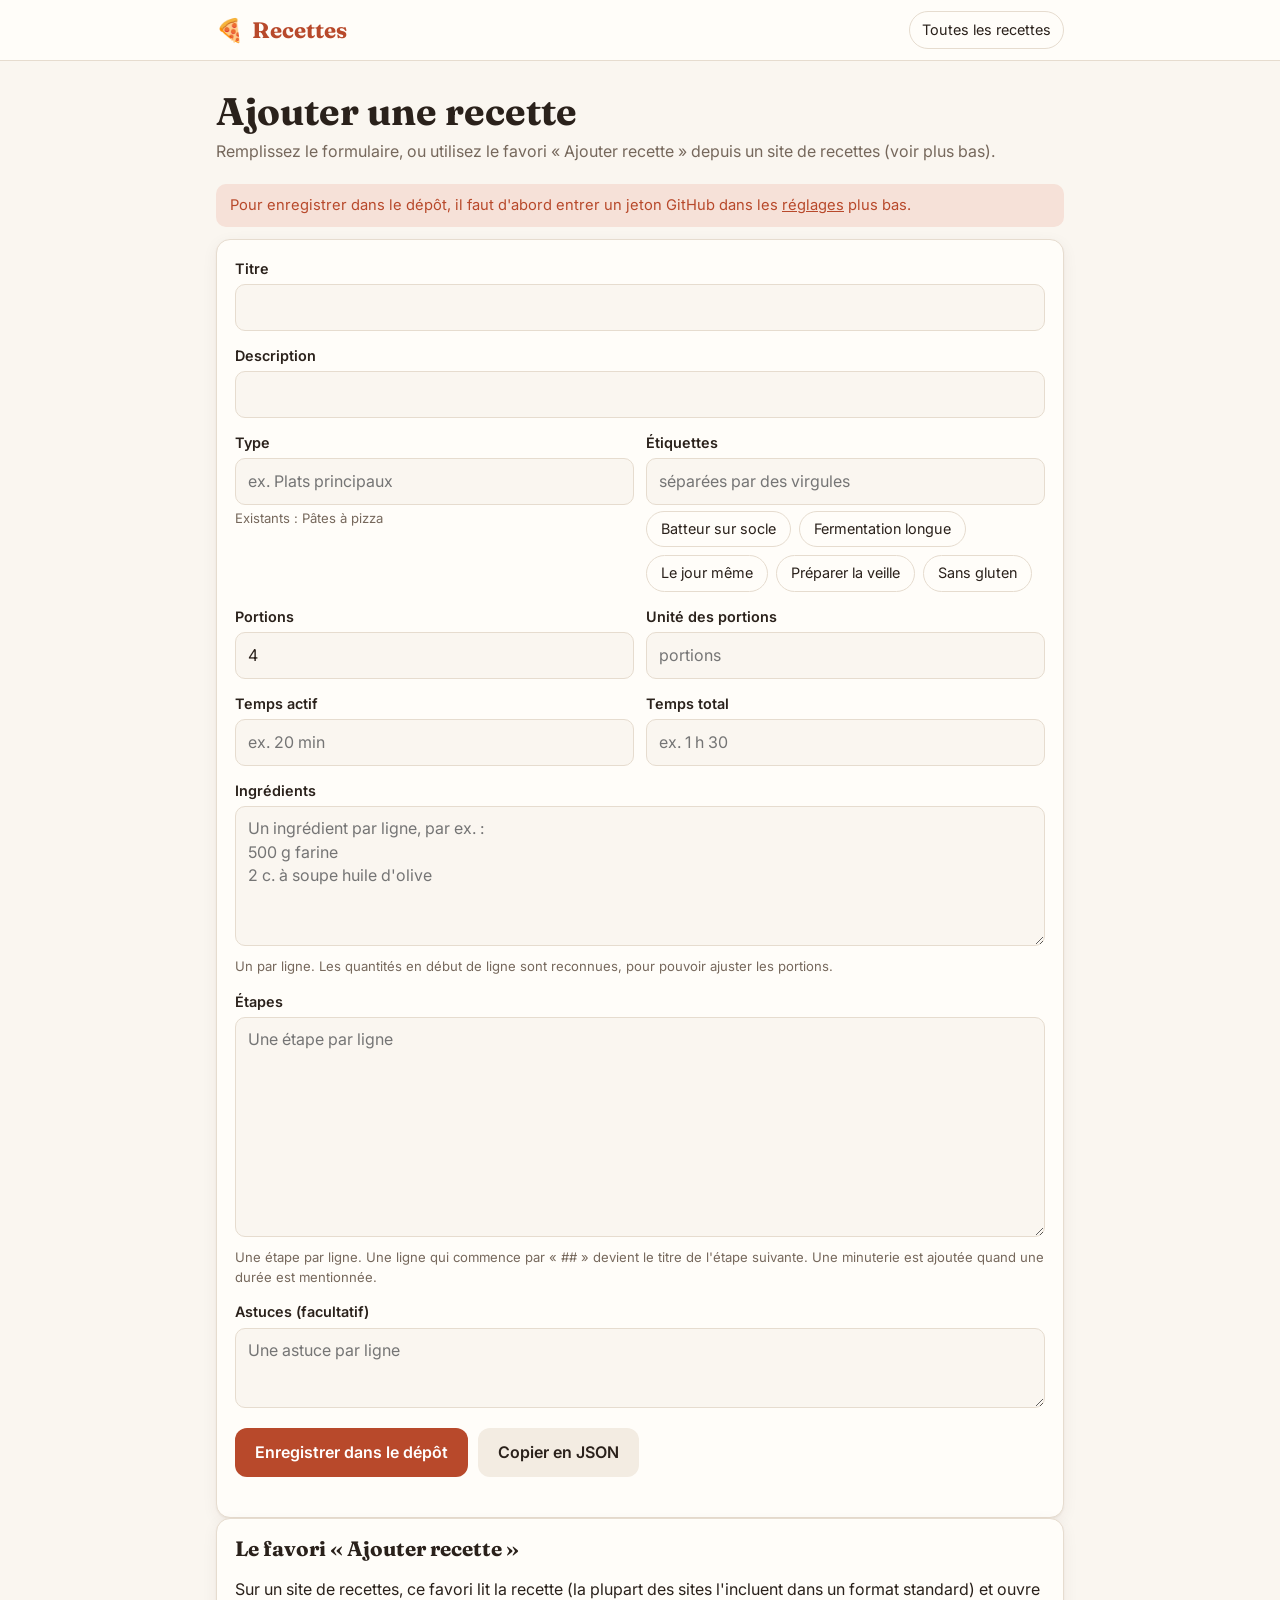
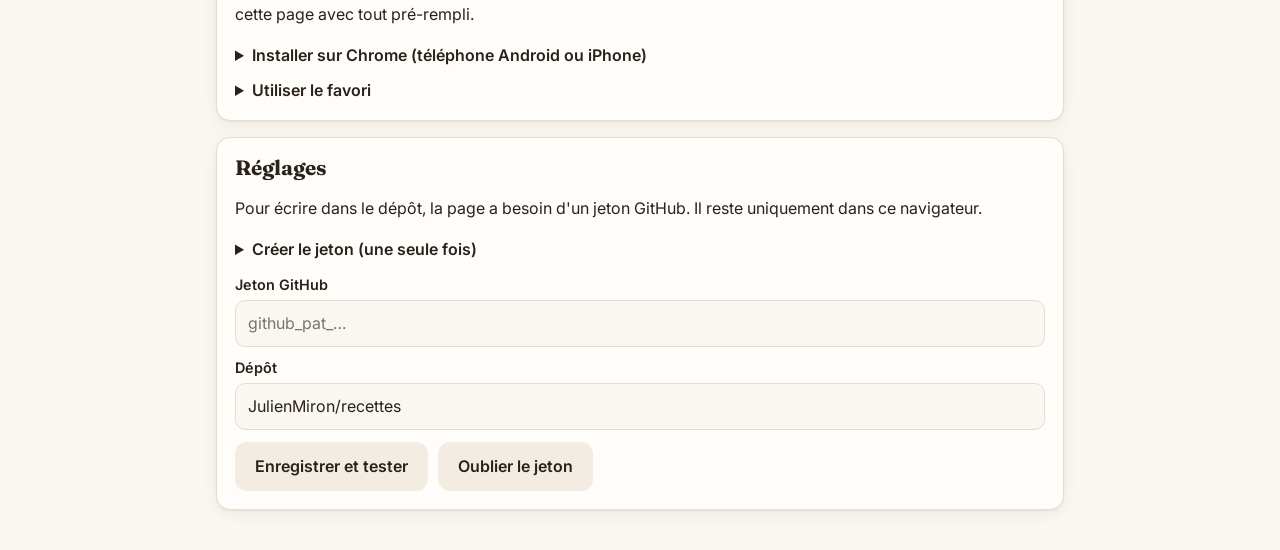
==== ajouter.html @ a68c8214 "Ajout de recettes depuis le téléphone Page ajouter.html et favori « Ajouter recette » : extraction d" ====
<!doctype html>
<html lang="fr-CA">
<head>
<meta charset="utf-8">
<meta name="viewport" content="width=device-width, initial-scale=1">
<title>Ajouter une recette · Recettes</title>
<link rel="icon" href="data:image/svg+xml,<svg xmlns='http://www.w3.org/2000/svg' viewBox='0 0 100 100'><text y='.9em' font-size='90'>🍕</text></svg>">
<link rel="preconnect" href="https://fonts.googleapis.com">
<link rel="preconnect" href="https://fonts.gstatic.com" crossorigin>
<link href="https://fonts.googleapis.com/css2?family=Fraunces:opsz,wght@9..144,500;9..144,700&family=Inter:wght@400;500;600&display=swap" rel="stylesheet">
<link rel="stylesheet" href="style.css">
<style>
.form{display:grid;gap:14px;padding-bottom:40px}
.field label{display:block;font-weight:600;font-size:.9rem;margin-bottom:4px}
.field small{display:block;color:var(--muted);font-size:.82rem;margin-top:3px}
.field input,.field textarea,.field select{width:100%;border:1px solid var(--line);border-radius:10px;background:var(--bg);color:var(--ink);padding:10px 12px;font:inherit}
.field textarea{min-height:140px;resize:vertical;line-height:1.45}
.row{display:grid;grid-template-columns:1fr 1fr;gap:12px}
@media (max-width:520px){.row{grid-template-columns:1fr}}
.btn{border:0;border-radius:12px;background:var(--accent);color:var(--accent-ink);font-weight:600;padding:12px 20px;font-size:1rem}
.btn:disabled{opacity:.6}
.btn.ghost{background:var(--surface-2);color:var(--ink)}
.actions{display:flex;flex-wrap:wrap;gap:10px;align-items:center}
.msg{padding:10px 14px;border-radius:10px;font-size:.92rem}
.msg.err{background:var(--accent-soft);color:var(--accent)}
.msg.ok{background:color-mix(in srgb,var(--ok) 18%,transparent);color:var(--ok)}
.src{font-size:.85rem;color:var(--muted);word-break:break-all}
code.bm{display:block;font:12px/1.4 ui-monospace,monospace;background:var(--surface-2);border-radius:10px;padding:10px;max-height:90px;overflow:auto;word-break:break-all;margin:8px 0}
ol.howto{padding-left:20px;margin:8px 0}
ol.howto li{margin:6px 0}
.preview li{font-size:.9rem}
details summary{cursor:pointer;font-weight:600}
</style>
</head>
<body>
<header class="top">
  <div class="wrap">
    <a class="brand" href="./#/">🍕 <span>Recettes</span></a>
    <div class="spacer"></div>
    <a class="icon-btn" href="./#/" style="text-decoration:none">Toutes les recettes</a>
  </div>
</header>

<main class="wrap">
  <section class="hero">
    <h1>Ajouter une recette</h1>
    <p id="intro">Remplissez le formulaire, ou utilisez le favori « Ajouter recette » depuis un site de recettes (voir plus bas).</p>
  </section>

  <div id="noToken" class="msg err" hidden style="margin:12px 0">
    Pour enregistrer dans le dépôt, il faut d'abord entrer un jeton GitHub dans les <a href="#reglages">réglages</a> plus bas.
  </div>

  <form class="form panel" id="form" autocomplete="off">
    <p class="src" id="srcLine" hidden></p>
    <div class="field">
      <label for="titre">Titre</label>
      <input id="titre" required>
    </div>
    <div class="field">
      <label for="description">Description</label>
      <input id="description">
    </div>
    <div class="row">
      <div class="field">
        <label for="categorie">Type</label>
        <input id="categorie" list="cats" required placeholder="ex. Plats principaux">
        <datalist id="cats"></datalist>
        <small id="catHint"></small>
      </div>
      <div class="field">
        <label for="etiquettes">Étiquettes</label>
        <input id="etiquettes" placeholder="séparées par des virgules">
        <div class="chips" id="tagChips" style="margin-top:6px"></div>
      </div>
    </div>
    <div class="row">
      <div class="field">
        <label for="portions">Portions</label>
        <input id="portions" type="number" min="1" value="4">
      </div>
      <div class="field">
        <label for="unitePortion">Unité des portions</label>
        <input id="unitePortion" placeholder="portions">
      </div>
    </div>
    <div class="row">
      <div class="field">
        <label for="tempsActif">Temps actif</label>
        <input id="tempsActif" placeholder="ex. 20 min">
      </div>
      <div class="field">
        <label for="tempsTotal">Temps total</label>
        <input id="tempsTotal" placeholder="ex. 1 h 30">
      </div>
    </div>
    <div class="field">
      <label for="ingredients">Ingrédients</label>
      <textarea id="ingredients" placeholder="Un ingrédient par ligne, par ex. :&#10;500 g farine&#10;2 c. à soupe huile d'olive"></textarea>
      <small>Un par ligne. Les quantités en début de ligne sont reconnues, pour pouvoir ajuster les portions.</small>
    </div>
    <div class="field">
      <label for="etapes">Étapes</label>
      <textarea id="etapes" style="min-height:220px" placeholder="Une étape par ligne"></textarea>
      <small>Une étape par ligne. Une ligne qui commence par « ## » devient le titre de l'étape suivante. Une minuterie est ajoutée quand une durée est mentionnée.</small>
    </div>
    <div class="field">
      <label for="astuces">Astuces (facultatif)</label>
      <textarea id="astuces" style="min-height:80px" placeholder="Une astuce par ligne"></textarea>
    </div>
    <div id="formMsg" hidden></div>
    <div class="actions">
      <button class="btn" id="save" type="submit">Enregistrer dans le dépôt</button>
      <button class="btn ghost" id="dl" type="button">Copier en JSON</button>
    </div>
  </form>

  <section class="panel" style="margin-bottom:16px">
    <h2>Le favori « Ajouter recette »</h2>
    <p>Sur un site de recettes, ce favori lit la recette (la plupart des sites l'incluent dans un format standard) et ouvre cette page avec tout pré-rempli.</p>
    <details>
      <summary>Installer sur Chrome (téléphone Android ou iPhone)</summary>
      <ol class="howto">
        <li>Touchez <b>Copier le code</b> ci-dessous.</li>
        <li>Ajoutez cette page-ci aux favoris (menu ⋮ → ☆).</li>
        <li>Ouvrez le menu ⋮ → <b>Favoris</b>, appuyez longuement sur le nouveau favori → <b>Modifier</b>.</li>
        <li>Nom : <b>Ajouter recette</b>. Dans le champ URL, effacez tout et collez le code. Enregistrez.</li>
      </ol>
      <code class="bm" id="bmCode"></code>
      <button class="btn ghost" id="copyBm" type="button">Copier le code</button>
    </details>
    <details style="margin-top:10px">
      <summary>Utiliser le favori</summary>
      <ol class="howto">
        <li>Sur la page d'une recette, touchez la barre d'adresse.</li>
        <li>Tapez <b>Ajouter recette</b> et choisissez le favori (icône ☆) dans les suggestions. Il faut passer par la barre d'adresse : ouvert depuis la liste des favoris, il ne fonctionne pas.</li>
        <li>Vérifiez la recette ici, choisissez le type, puis <b>Enregistrer</b>.</li>
      </ol>
    </details>
  </section>

  <section class="panel" id="reglages" style="margin-bottom:40px">
    <h2>Réglages</h2>
    <p>Pour écrire dans le dépôt, la page a besoin d'un jeton GitHub. Il reste uniquement dans ce navigateur.</p>
    <details>
      <summary>Créer le jeton (une seule fois)</summary>
      <ol class="howto">
        <li>Sur GitHub : <b>Settings → Developer settings → Personal access tokens → Fine-grained tokens → Generate new token</b>.</li>
        <li>Repository access : <b>Only select repositories</b> → <b>recettes</b>.</li>
        <li>Permissions → Repository permissions → <b>Contents : Read and write</b>. Rien d'autre.</li>
        <li>Choisissez une date d'expiration, générez, puis collez le jeton ici.</li>
      </ol>
    </details>
    <div class="field" style="margin-top:12px">
      <label for="token">Jeton GitHub</label>
      <input id="token" type="password" placeholder="github_pat_…">
    </div>
    <div class="field" style="margin-top:10px">
      <label for="repo">Dépôt</label>
      <input id="repo" value="JulienMiron/recettes">
    </div>
    <div class="actions" style="margin-top:12px">
      <button class="btn ghost" id="saveTok" type="button">Enregistrer et tester</button>
      <button class="btn ghost" id="delTok" type="button">Oublier le jeton</button>
    </div>
    <div id="tokMsg" hidden style="margin-top:10px"></div>
  </section>
</main>
<div class="toast" id="toast"></div>

<script src="recettes.js"></script>
<script src="outils.js"></script>
<script>
(() => {
  const $ = s => document.querySelector(s);
  const R = window.RECETTES || [];
  const O = window.OUTILS;
  const store = O.store;

  /* ---------- Code du favori ---------- */
  const BM = "javascript:!function(){function e(r){if(!r||\"object\"!=typeof r)return null;if(function(e){var r=e&&e[\"@type\"];return\"Recipe\"===r||Array.isArray(r)&&r.indexOf(\"Recipe\")>=0}(r))return r;var t=Array.isArray(r)?r:r[\"@graph\"]||r.mainEntity||null;if(t){Array.isArray(t)||(t=[t]);for(var i=0;i<t.length;i++){var n=e(t[i]);if(n)return n}}return null}function r(e){return e?\"string\"==typeof e?e:Array.isArray(e)?e.map(r).join(\", \"):e.text||e.name||\"\":\"\"}for(var t,i=null,n=document.querySelectorAll('script[type=\"application/ld+json\"]'),o=0;o<n.length&&!i;o++)try{i=e(JSON.parse(n[o].textContent))}catch(e){}if(i){var a=i.image;Array.isArray(a)&&(a=a[0]),a&&a.url&&(a=a.url),t={titre:r(i.name),description:r(i.description),ingredients:[].concat(i.recipeIngredient||i.ingredients||[]).map(r),etapes:function e(r,t){if(t=t||[],!r)return t;if(\"string\"==typeof r)return r.split(/\\n+/).forEach(function(e){e.trim()&&t.push(e.trim())}),t;if(Array.isArray(r))return r.forEach(function(r){e(r,t)}),t;if(r.itemListElement)return r.name&&t.push(\"## \"+r.name),e(r.itemListElement,t);var i=r.text||r.name;return i&&t.push(String(i).trim()),t}(i.recipeInstructions),rendement:i.recipeYield||\"\",tempsActif:i.prepTime||\"\",tempsTotal:i.totalTime||i.cookTime||\"\",categorie:r(i.recipeCategory),motsCles:r(i.keywords),image:\"string\"==typeof a?a:\"\",source:location.href}}else{if(!confirm(\"Aucune recette structurée trouvée sur cette page. Ouvrir le formulaire avec le titre et le lien seulement?\"))return;t={titre:document.title,source:location.href,ingredients:[],etapes:[]}}location.href=\"https://julienmiron.github.io/recettes/ajouter.html#r=\"+encodeURIComponent(JSON.stringify(t))}();";
  $("#bmCode").textContent = BM;
  $("#copyBm").onclick = () => O.copy(BM).then(() => O.toast("Code copié"));

  /* ---------- Réglages ---------- */
  const tokIn = $("#token"), repoIn = $("#repo");
  tokIn.value = store.get("recettes:token", "");
  repoIn.value = store.get("recettes:repo", "JulienMiron/recettes");
  const showMsg = (el, ok, txt) => { el.hidden = false; el.className = "msg " + (ok ? "ok" : "err"); el.textContent = txt; };
  const refreshTokNote = () => { $("#noToken").hidden = !!store.get("recettes:token", ""); };
  refreshTokNote();
  $("#saveTok").onclick = async () => {
    store.set("recettes:token", tokIn.value.trim()); store.set("recettes:repo", repoIn.value.trim());
    refreshTokNote();
    try {
      const info = await O.gh("GET", `/repos/${repoIn.value.trim()}`);
      showMsg($("#tokMsg"), !!(info.permissions && info.permissions.push),
        info.permissions && info.permissions.push ? "Jeton valide : écriture permise dans " + info.full_name + "." :
        "Le jeton lit le dépôt mais ne peut pas écrire. Vérifiez la permission Contents : Read and write.");
    } catch (e) { showMsg($("#tokMsg"), false, "Échec : " + e.message); }
  };
  $("#delTok").onclick = () => { store.del("recettes:token"); tokIn.value = ""; refreshTokNote(); showMsg($("#tokMsg"), true, "Jeton oublié."); };

  /* ---------- Types et étiquettes existants ---------- */
  const cats = [...new Set(R.map(r => r.categorie))].sort((a, b) => a.localeCompare(b, "fr"));
  const tags = [...new Set(R.flatMap(r => r.etiquettes || []))].sort((a, b) => a.localeCompare(b, "fr"));
  $("#cats").innerHTML = cats.map(c => `<option value="${O.esc(c)}">`).join("");
  $("#catHint").textContent = cats.length ? "Existants : " + cats.join(", ") : "";
  const tagIn = $("#etiquettes");
  const curTags = () => tagIn.value.split(",").map(s => s.trim()).filter(Boolean);
  const drawChips = () => {
    const cur = curTags();
    $("#tagChips").innerHTML = tags.map(t => `<button type="button" class="chip" data-tag="${O.esc(t)}" aria-pressed="${cur.includes(t)}">${O.esc(t)}</button>`).join("");
  };
  $("#tagChips").onclick = e => {
    const b = e.target.closest("[data-tag]"); if (!b) return;
    let cur = curTags(); const t = b.dataset.tag;
    cur = cur.includes(t) ? cur.filter(x => x !== t) : [...cur, t];
    tagIn.value = cur.join(", "); drawChips();
  };
  tagIn.oninput = drawChips;
  drawChips();

  /* ---------- Pré-remplissage depuis le favori ---------- */
  let source = "", image = "";
  const m = location.hash.match(/^#r=(.+)$/);
  if (m) {
    try {
      const d = JSON.parse(decodeURIComponent(m[1]));
      source = d.source || ""; image = d.image || "";
      $("#titre").value = O.clean(d.titre);
      $("#description").value = O.clean(d.description);
      $("#ingredients").value = (d.ingredients || []).map(O.clean).filter(Boolean).join("\n");
      $("#etapes").value = (d.etapes || []).map(O.clean).filter(Boolean).join("\n");
      const y = O.parseYield(d.rendement);
      if (y.n) $("#portions").value = y.n;
      if (y.unite) $("#unitePortion").value = y.unite;
      $("#tempsActif").value = O.isoDur(d.tempsActif);
      $("#tempsTotal").value = O.isoDur(d.tempsTotal);
      const c = O.clean(d.categorie);
      const match = cats.find(x => O.norm(x) === O.norm(c));
      $("#categorie").value = match || "";
      if (c && !match) $("#catHint").textContent = `Suggéré par le site : « ${c} ». ` + $("#catHint").textContent;
      $("#intro").textContent = "Vérifiez la recette importée, choisissez le type, puis enregistrez.";
      history.replaceState(null, "", location.pathname);
    } catch (e) { showMsg($("#formMsg"), false, "Impossible de lire la recette importée."); }
  }
  if (source) { $("#srcLine").hidden = false; $("#srcLine").innerHTML = `Source : <a href="${O.esc(source)}" target="_blank" rel="noopener">${O.esc(source)}</a>`; }

  /* ---------- Construction de la recette ---------- */
  function build(existing) {
    const titre = $("#titre").value.trim();
    const ids = new Set(existing.map(r => r.id));
    let id = O.slug(titre) || "recette", k = 2, base = id;
    while (ids.has(id)) id = base + "-" + k++;
    const lines = s => s.split(/\n/).map(x => x.trim()).filter(Boolean);
    const etapes = []; let pendingTitle = "";
    for (const l of lines($("#etapes").value)) {
      if (l.startsWith("##")) { pendingTitle = l.replace(/^#+\s*/, ""); continue; }
      const e = { texte: l.replace(/^\d+[.)]\s+/, "") };
      if (pendingTitle) { e.titre = pendingTitle; pendingTitle = ""; }
      const t = O.findDuration(e.texte); if (t) e.minuterie = t;
      etapes.push(e);
    }
    const r = {
      id, titre,
      description: $("#description").value.trim(),
      categorie: $("#categorie").value.trim(),
      etiquettes: curTags(),
      portions: Math.max(1, parseInt($("#portions").value, 10) || 1),
      unitePortion: $("#unitePortion").value.trim() || "portions",
      tempsActif: $("#tempsActif").value.trim(),
      tempsTotal: $("#tempsTotal").value.trim(),
      ajoutee: new Date().toLocaleDateString("en-CA"),
      ingredients: lines($("#ingredients").value).map(O.parseIngredient),
      etapes,
      astuces: lines($("#astuces").value)
    };
    if (source) r.source = source;
    if (image) r.image = image;
    for (const k of Object.keys(r)) if (r[k] === "" || (Array.isArray(r[k]) && !r[k].length && k === "astuces")) delete r[k];
    return r;
  }

  $("#dl").onclick = () => O.copy(JSON.stringify(build(R), null, 2)).then(() => O.toast("JSON copié"));

  $("#form").onsubmit = async e => {
    e.preventDefault();
    const token = store.get("recettes:token", "");
    if (!token) { showMsg($("#formMsg"), false, "Ajoutez d'abord votre jeton GitHub dans les réglages plus bas."); $("#reglages").scrollIntoView({ behavior: "smooth" }); return; }
    const btn = $("#save"); btn.disabled = true; btn.textContent = "Enregistrement…";
    const repo = store.get("recettes:repo", "JulienMiron/recettes");
    try {
      let recette;
      for (let tries = 0; tries < 2; tries++) {
        const f = await O.gh("GET", `/repos/${repo}/contents/recettes.js?ref=main`);
        const text = O.b64decode(f.content);
        const list = JSON.parse(text.slice(text.indexOf("["), text.lastIndexOf("]") + 1));
        recette = build(list);
        list.push(recette);
        const body = "window.RECETTES = " + JSON.stringify(list, null, 2) + ";\n";
        try {
          await O.gh("PUT", `/repos/${repo}/contents/recettes.js`, {
            message: "Ajouter la recette : " + recette.titre, content: O.b64encode(body), sha: f.sha, branch: "main"
          });
          break;
        } catch (err) { if (err.status === 409 && tries === 0) continue; throw err; }
      }
      const att = store.get("recettes:attente", []); att.push(recette); store.set("recettes:attente", att);
      showMsg($("#formMsg"), true, "Recette enregistrée ! Elle apparaîtra sur tous vos appareils d'ici une minute.");
      setTimeout(() => location.href = "./#/recette/" + encodeURIComponent(recette.id), 900);
    } catch (err) {
      showMsg($("#formMsg"), false, "Échec de l'enregistrement : " + err.message);
      btn.disabled = false; btn.textContent = "Enregistrer dans le dépôt";
    }
  };
})();
</script>
</body>
</html>
---- style.css ----
:root{
  --bg:#faf6f0; --surface:#fffdf9; --surface-2:#f3ece2; --ink:#2a211b; --muted:#76685c;
  --line:#e6dccf; --accent:#b8492b; --accent-ink:#fff; --accent-soft:#f6e1d8; --ok:#4f7a3a;
  --radius:14px; --shadow:0 1px 2px rgba(60,40,20,.06),0 4px 16px rgba(60,40,20,.06);
  color-scheme:light;
}
@media (prefers-color-scheme:dark){
  :root:not([data-theme="light"]){
    --bg:#1b1714; --surface:#24201c; --surface-2:#2e2924; --ink:#f1e9df; --muted:#ac9f92;
    --line:#3a332d; --accent:#e47a5a; --accent-ink:#1b1714; --accent-soft:#3c2a23; --ok:#8dbb73;
    --shadow:none; color-scheme:dark;
  }
}
:root[data-theme="dark"]{
  --bg:#1b1714; --surface:#24201c; --surface-2:#2e2924; --ink:#f1e9df; --muted:#ac9f92;
  --line:#3a332d; --accent:#e47a5a; --accent-ink:#1b1714; --accent-soft:#3c2a23; --ok:#8dbb73;
  --shadow:none; color-scheme:dark;
}
*{box-sizing:border-box}
html{-webkit-text-size-adjust:100%}
body{margin:0;background:var(--bg);color:var(--ink);font:16px/1.55 Inter,system-ui,sans-serif}
h1,h2,h3{font-family:Fraunces,Georgia,serif;font-weight:700;line-height:1.15;margin:0}
a{color:inherit}
button{font:inherit;color:inherit;cursor:pointer}
.wrap{max-width:880px;margin:0 auto;padding:0 16px}
header.top{border-bottom:1px solid var(--line);background:var(--surface)}
header.top .wrap{display:flex;align-items:center;gap:12px;height:60px}
.brand{font-family:Fraunces,serif;font-size:1.4rem;font-weight:700;text-decoration:none;display:flex;gap:8px;align-items:center}
.brand span{color:var(--accent)}
.spacer{flex:1}
.icon-btn{border:1px solid var(--line);background:var(--surface);border-radius:999px;height:38px;min-width:38px;padding:0 12px;display:inline-flex;align-items:center;gap:6px;font-size:.9rem}
.icon-btn:hover{background:var(--surface-2)}
.icon-btn[aria-pressed="true"]{background:var(--accent);border-color:var(--accent);color:var(--accent-ink)}

/* Liste */
.hero{padding:28px 0 8px}
.hero h1{font-size:clamp(1.8rem,5vw,2.4rem)}
.hero p{color:var(--muted);margin:6px 0 0}
.tools{display:flex;flex-wrap:wrap;gap:10px;margin:20px 0 12px}
.search{flex:1 1 240px;position:relative}
.search input{width:100%;height:44px;border:1px solid var(--line);border-radius:12px;background:var(--surface);color:var(--ink);padding:0 14px 0 40px;font:inherit}
.search svg{position:absolute;left:13px;top:13px;color:var(--muted)}
select{height:44px;border:1px solid var(--line);border-radius:12px;background:var(--surface);color:var(--ink);padding:0 12px;font:inherit}
.filter-label{font-size:.78rem;text-transform:uppercase;letter-spacing:.06em;color:var(--muted);margin:14px 0 6px;font-weight:600}
.chips{display:flex;flex-wrap:wrap;gap:8px}
.chip{border:1px solid var(--line);background:var(--surface);border-radius:999px;padding:6px 14px;font-size:.9rem}
.chip:hover{background:var(--surface-2)}
.chip[aria-pressed="true"]{background:var(--ink);color:var(--bg);border-color:var(--ink)}
.count{color:var(--muted);font-size:.9rem;margin:18px 0 10px}
.grid{display:grid;grid-template-columns:repeat(auto-fill,minmax(250px,1fr));gap:14px;padding-bottom:40px}
.card{display:flex;flex-direction:column;gap:8px;text-decoration:none;background:var(--surface);border:1px solid var(--line);border-radius:var(--radius);padding:18px;box-shadow:var(--shadow);transition:transform .12s,border-color .12s}
.card:hover{transform:translateY(-2px);border-color:var(--accent)}
.card .cat{font-size:.78rem;font-weight:600;color:var(--accent);text-transform:uppercase;letter-spacing:.06em}
.card h2{font-size:1.25rem}
.card p{margin:0;color:var(--muted);font-size:.93rem}
.meta{display:flex;flex-wrap:wrap;gap:6px 14px;font-size:.85rem;color:var(--muted);margin-top:auto;padding-top:6px}
.tags{display:flex;flex-wrap:wrap;gap:6px}
.tag{font-size:.75rem;background:var(--surface-2);border-radius:6px;padding:2px 8px;color:var(--muted)}
.progress-pill{font-size:.75rem;background:var(--accent-soft);color:var(--accent);border-radius:6px;padding:2px 8px;font-weight:600}
.empty{text-align:center;color:var(--muted);padding:40px 0}

/* Recette */
.back{display:inline-flex;align-items:center;gap:6px;margin:20px 0 0;text-decoration:none;color:var(--muted);font-size:.95rem}
.back:hover{color:var(--ink)}
.r-head{padding:12px 0 6px}
.r-head .cat{font-size:.8rem;font-weight:600;color:var(--accent);text-transform:uppercase;letter-spacing:.06em}
.r-head h1{font-size:clamp(1.9rem,6vw,2.7rem);margin:6px 0 8px}
.r-head p{color:var(--muted);margin:0 0 12px;max-width:62ch}
.facts{display:flex;flex-wrap:wrap;gap:10px;margin:14px 0}
.fact{background:var(--surface);border:1px solid var(--line);border-radius:12px;padding:8px 14px}
.fact small{display:block;font-size:.72rem;text-transform:uppercase;letter-spacing:.06em;color:var(--muted)}
.fact b{font-weight:600}
.r-actions{display:flex;flex-wrap:wrap;gap:8px;margin:6px 0 20px}
.servings{display:inline-flex;align-items:center;border:1px solid var(--line);border-radius:999px;background:var(--surface);height:38px}
.servings button{border:0;background:none;width:38px;height:36px;font-size:1.2rem;border-radius:999px}
.servings button:hover{background:var(--surface-2)}
.servings span{min-width:120px;text-align:center;font-size:.9rem}
.layout{display:grid;grid-template-columns:1fr;gap:18px;padding-bottom:48px}
@media (min-width:820px){.layout{grid-template-columns:300px 1fr;align-items:start}.layout .ing{position:sticky;top:16px}}
.panel{background:var(--surface);border:1px solid var(--line);border-radius:var(--radius);padding:18px;box-shadow:var(--shadow)}
.panel-head{display:flex;align-items:baseline;justify-content:space-between;gap:10px;margin-bottom:10px}
.panel h2{font-size:1.3rem}
.panel-head small{color:var(--muted);font-size:.85rem}
ul.checks{list-style:none;margin:0;padding:0}
.checks li+li{border-top:1px solid var(--line)}
.check{display:flex;gap:12px;align-items:flex-start;padding:10px 0;cursor:pointer}
.check input{appearance:none;flex:0 0 24px;width:24px;height:24px;margin:1px 0 0;border:2px solid var(--line);border-radius:7px;background:var(--bg);display:grid;place-items:center;cursor:pointer;transition:.12s}
.check input:checked{background:var(--ok);border-color:var(--ok)}
.check input:checked::after{content:"";width:6px;height:11px;border:solid #fff;border-width:0 2.5px 2.5px 0;transform:rotate(45deg) translate(-1px,-1px)}
.check input:focus-visible{outline:2px solid var(--accent);outline-offset:2px}
.check .qty{font-weight:600;white-space:nowrap}
.check .eq,.check .note{display:block;color:var(--muted);font-size:.85rem}
.done .txt{opacity:.5}
.done .txt .name,.done .txt .qty{text-decoration:line-through}
ol.steps{list-style:none;margin:0;padding:0;counter-reset:s}
.step{display:flex;gap:14px;padding:14px 0;border-top:1px solid var(--line)}
.step:first-child{border-top:0;padding-top:4px}
.step .num{flex:0 0 34px;height:34px;border-radius:50%;background:var(--accent-soft);color:var(--accent);display:grid;place-items:center;font-weight:700;font-family:Fraunces,serif}
.step.current .num{background:var(--accent);color:var(--accent-ink)}
.step.done .num{background:var(--ok);color:#fff}
.step-body{flex:1;min-width:0}
.step-top{display:flex;gap:10px;align-items:flex-start}
.step-top .check{padding:0;flex:1}
.step h3{font-family:Inter,sans-serif;font-size:1.02rem;font-weight:600}
.step p{margin:4px 0 0}
.step.done .step-body h3,.step.done .step-body p{opacity:.5}
.timer{margin-top:10px;display:inline-flex;align-items:center;gap:8px;border:1px solid var(--line);border-radius:999px;padding:4px 6px 4px 12px;font-variant-numeric:tabular-nums;font-size:.9rem;background:var(--bg)}
.timer button{border:0;border-radius:999px;background:var(--surface-2);padding:4px 12px;font-size:.85rem}
.timer.running{border-color:var(--accent);color:var(--accent)}
.timer.finished{background:var(--accent);color:var(--accent-ink);border-color:var(--accent);animation:pulse 1s infinite}
.timer.finished button{background:rgba(255,255,255,.25);color:inherit}
@keyframes pulse{50%{opacity:.7}}
.tips{margin:18px 0 0;padding:0 0 0 20px}
.tips li{margin:6px 0}
.full{grid-column:1/-1}
.bar{height:6px;background:var(--surface-2);border-radius:999px;overflow:hidden;margin:4px 0 0}
.bar i{display:block;height:100%;background:var(--ok);transition:width .2s}
.toast{position:fixed;left:50%;bottom:20px;transform:translateX(-50%);background:var(--ink);color:var(--bg);padding:10px 18px;border-radius:999px;font-size:.9rem;opacity:0;transition:.2s;pointer-events:none}
.toast.show{opacity:1}
footer{color:var(--muted);font-size:.85rem;text-align:center;padding:24px 0 36px}
@media print{header.top,.r-actions,.back,.timer,.tools,footer{display:none}.panel{box-shadow:none}}
.card .thumb{width:calc(100% + 36px);margin:-18px -18px 4px;height:150px;object-fit:cover;border-radius:var(--radius) var(--radius) 0 0;display:block}
.source{font-size:.9rem;color:var(--muted);margin:8px 0 0}
.source a{color:var(--accent)}
.step p.solo{margin:0}
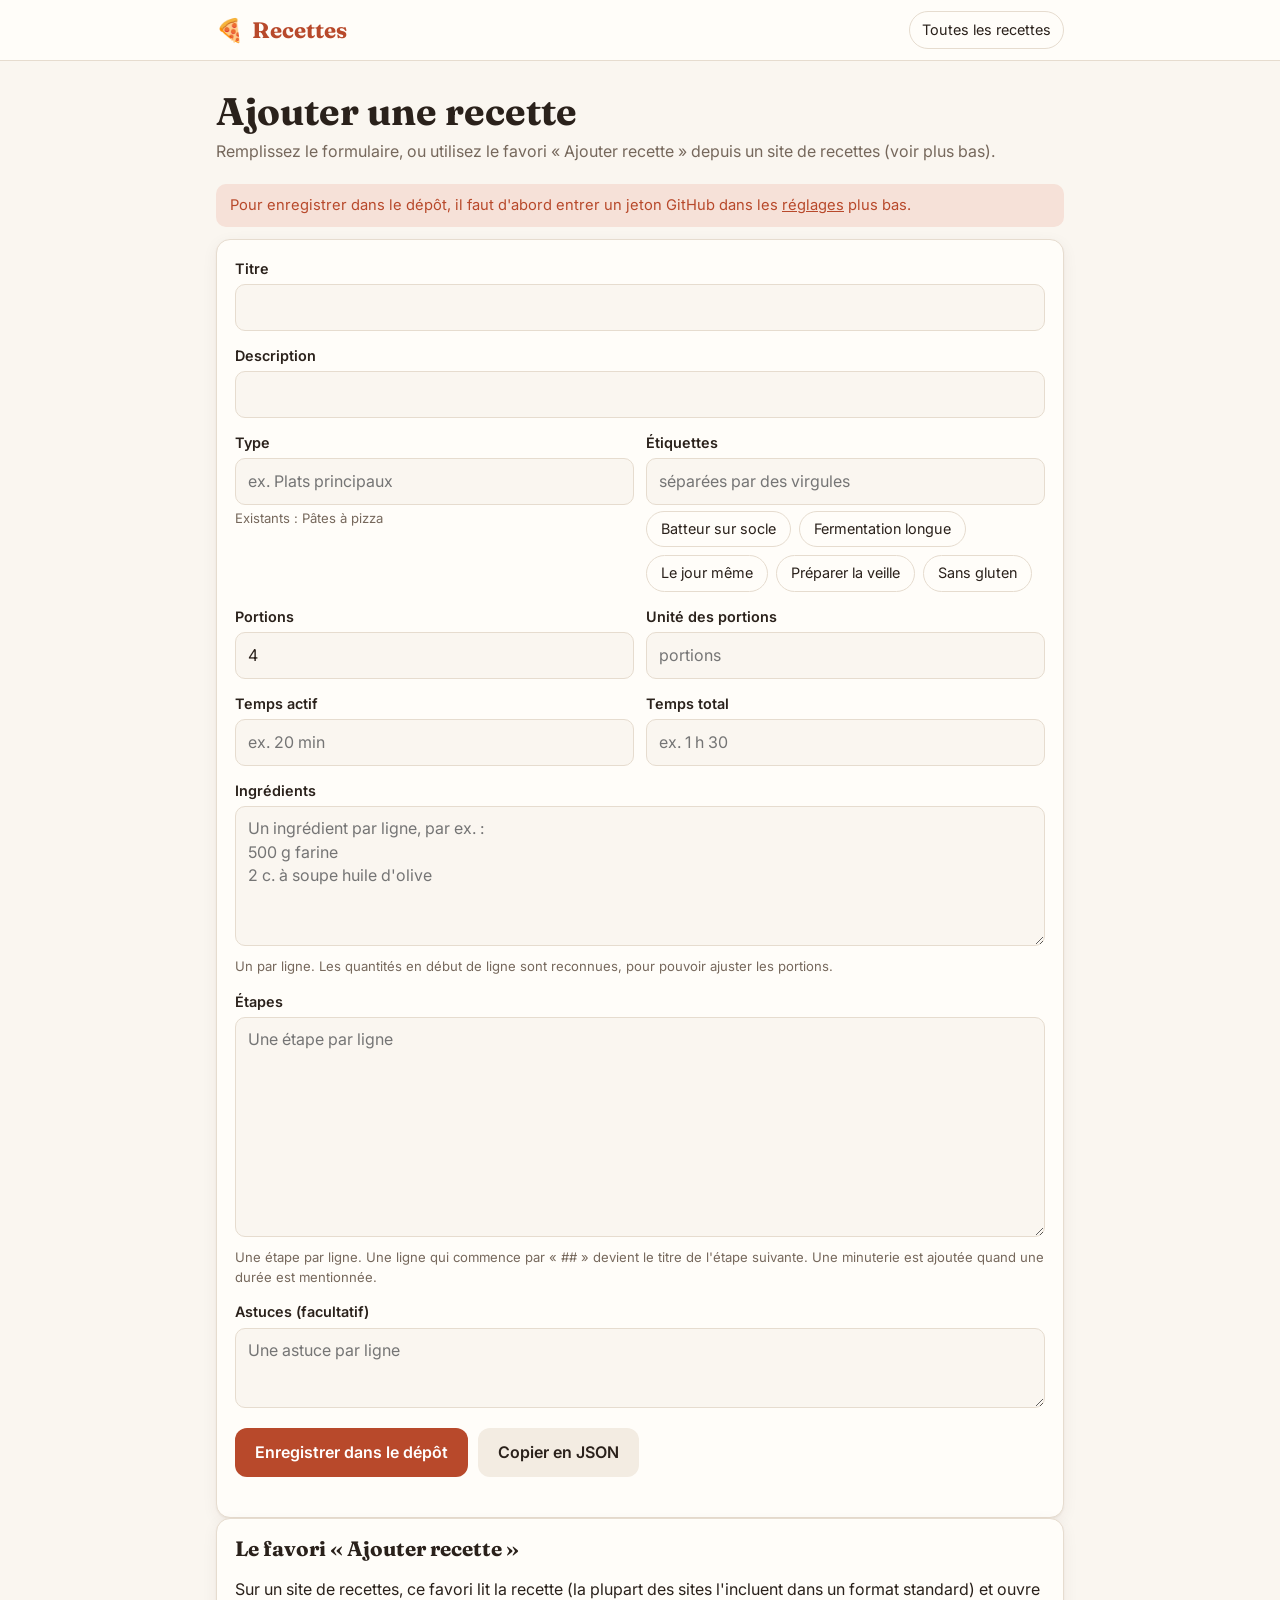
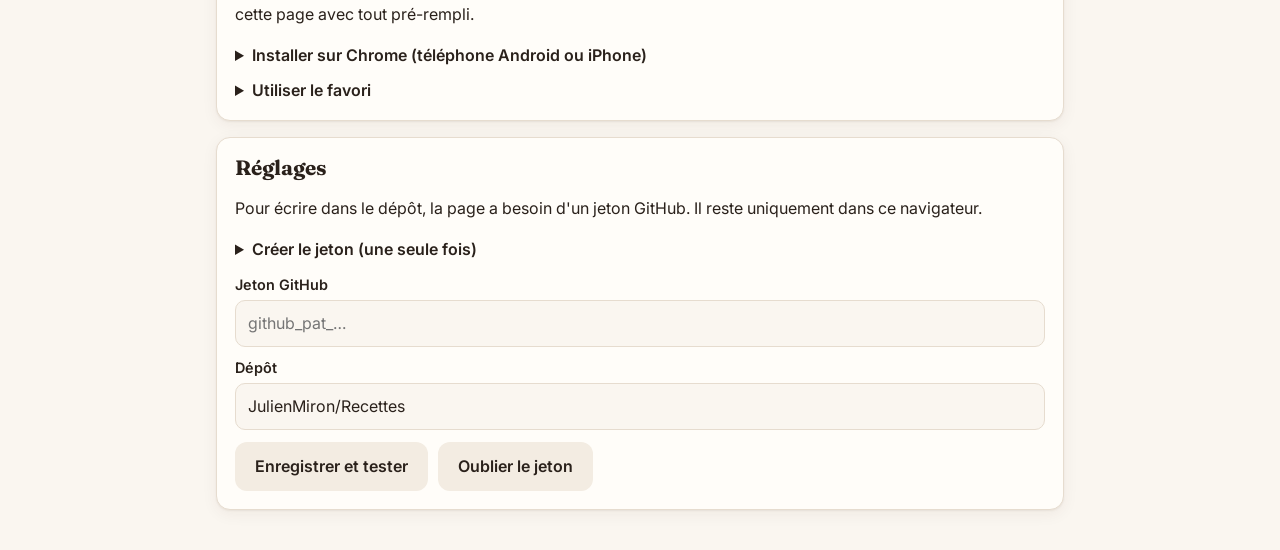
==== commit e83a1c4e: "Utiliser le nom exact du dépôt (Recettes) dans les liens Co-Authored-By: Claude Opus 5.5 <noreply@an" ====
--- a/ajouter.html
+++ b/ajouter.html
@@ -157,7 +157,7 @@
     </div>
     <div class="field" style="margin-top:10px">
       <label for="repo">Dépôt</label>
-      <input id="repo" value="JulienMiron/recettes">
+      <input id="repo" value="JulienMiron/Recettes">
     </div>
     <div class="actions" style="margin-top:12px">
       <button class="btn ghost" id="saveTok" type="button">Enregistrer et tester</button>
@@ -178,14 +178,14 @@
   const store = O.store;
 
   /* ---------- Code du favori ---------- */
-  const BM = "javascript:!function(){function e(r){if(!r||\"object\"!=typeof r)return null;if(function(e){var r=e&&e[\"@type\"];return\"Recipe\"===r||Array.isArray(r)&&r.indexOf(\"Recipe\")>=0}(r))return r;var t=Array.isArray(r)?r:r[\"@graph\"]||r.mainEntity||null;if(t){Array.isArray(t)||(t=[t]);for(var i=0;i<t.length;i++){var n=e(t[i]);if(n)return n}}return null}function r(e){return e?\"string\"==typeof e?e:Array.isArray(e)?e.map(r).join(\", \"):e.text||e.name||\"\":\"\"}for(var t,i=null,n=document.querySelectorAll('script[type=\"application/ld+json\"]'),o=0;o<n.length&&!i;o++)try{i=e(JSON.parse(n[o].textContent))}catch(e){}if(i){var a=i.image;Array.isArray(a)&&(a=a[0]),a&&a.url&&(a=a.url),t={titre:r(i.name),description:r(i.description),ingredients:[].concat(i.recipeIngredient||i.ingredients||[]).map(r),etapes:function e(r,t){if(t=t||[],!r)return t;if(\"string\"==typeof r)return r.split(/\\n+/).forEach(function(e){e.trim()&&t.push(e.trim())}),t;if(Array.isArray(r))return r.forEach(function(r){e(r,t)}),t;if(r.itemListElement)return r.name&&t.push(\"## \"+r.name),e(r.itemListElement,t);var i=r.text||r.name;return i&&t.push(String(i).trim()),t}(i.recipeInstructions),rendement:i.recipeYield||\"\",tempsActif:i.prepTime||\"\",tempsTotal:i.totalTime||i.cookTime||\"\",categorie:r(i.recipeCategory),motsCles:r(i.keywords),image:\"string\"==typeof a?a:\"\",source:location.href}}else{if(!confirm(\"Aucune recette structurée trouvée sur cette page. Ouvrir le formulaire avec le titre et le lien seulement?\"))return;t={titre:document.title,source:location.href,ingredients:[],etapes:[]}}location.href=\"https://julienmiron.github.io/recettes/ajouter.html#r=\"+encodeURIComponent(JSON.stringify(t))}();";
+  const BM = "javascript:!function(){function e(r){if(!r||\"object\"!=typeof r)return null;if(function(e){var r=e&&e[\"@type\"];return\"Recipe\"===r||Array.isArray(r)&&r.indexOf(\"Recipe\")>=0}(r))return r;var t=Array.isArray(r)?r:r[\"@graph\"]||r.mainEntity||null;if(t){Array.isArray(t)||(t=[t]);for(var i=0;i<t.length;i++){var n=e(t[i]);if(n)return n}}return null}function r(e){return e?\"string\"==typeof e?e:Array.isArray(e)?e.map(r).join(\", \"):e.text||e.name||\"\":\"\"}for(var t,i=null,n=document.querySelectorAll('script[type=\"application/ld+json\"]'),o=0;o<n.length&&!i;o++)try{i=e(JSON.parse(n[o].textContent))}catch(e){}if(i){var a=i.image;Array.isArray(a)&&(a=a[0]),a&&a.url&&(a=a.url),t={titre:r(i.name),description:r(i.description),ingredients:[].concat(i.recipeIngredient||i.ingredients||[]).map(r),etapes:function e(r,t){if(t=t||[],!r)return t;if(\"string\"==typeof r)return r.split(/\\n+/).forEach(function(e){e.trim()&&t.push(e.trim())}),t;if(Array.isArray(r))return r.forEach(function(r){e(r,t)}),t;if(r.itemListElement)return r.name&&t.push(\"## \"+r.name),e(r.itemListElement,t);var i=r.text||r.name;return i&&t.push(String(i).trim()),t}(i.recipeInstructions),rendement:i.recipeYield||\"\",tempsActif:i.prepTime||\"\",tempsTotal:i.totalTime||i.cookTime||\"\",categorie:r(i.recipeCategory),motsCles:r(i.keywords),image:\"string\"==typeof a?a:\"\",source:location.href}}else{if(!confirm(\"Aucune recette structurée trouvée sur cette page. Ouvrir le formulaire avec le titre et le lien seulement?\"))return;t={titre:document.title,source:location.href,ingredients:[],etapes:[]}}location.href=\"https://julienmiron.github.io/Recettes/ajouter.html#r=\"+encodeURIComponent(JSON.stringify(t))}();";
   $("#bmCode").textContent = BM;
   $("#copyBm").onclick = () => O.copy(BM).then(() => O.toast("Code copié"));
 
   /* ---------- Réglages ---------- */
   const tokIn = $("#token"), repoIn = $("#repo");
   tokIn.value = store.get("recettes:token", "");
-  repoIn.value = store.get("recettes:repo", "JulienMiron/recettes");
+  repoIn.value = store.get("recettes:repo", "JulienMiron/Recettes");
   const showMsg = (el, ok, txt) => { el.hidden = false; el.className = "msg " + (ok ? "ok" : "err"); el.textContent = txt; };
   const refreshTokNote = () => { $("#noToken").hidden = !!store.get("recettes:token", ""); };
   refreshTokNote();
@@ -289,7 +289,7 @@
     const token = store.get("recettes:token", "");
     if (!token) { showMsg($("#formMsg"), false, "Ajoutez d'abord votre jeton GitHub dans les réglages plus bas."); $("#reglages").scrollIntoView({ behavior: "smooth" }); return; }
     const btn = $("#save"); btn.disabled = true; btn.textContent = "Enregistrement…";
-    const repo = store.get("recettes:repo", "JulienMiron/recettes");
+    const repo = store.get("recettes:repo", "JulienMiron/Recettes");
     try {
       let recette;
       for (let tries = 0; tries < 2; tries++) {
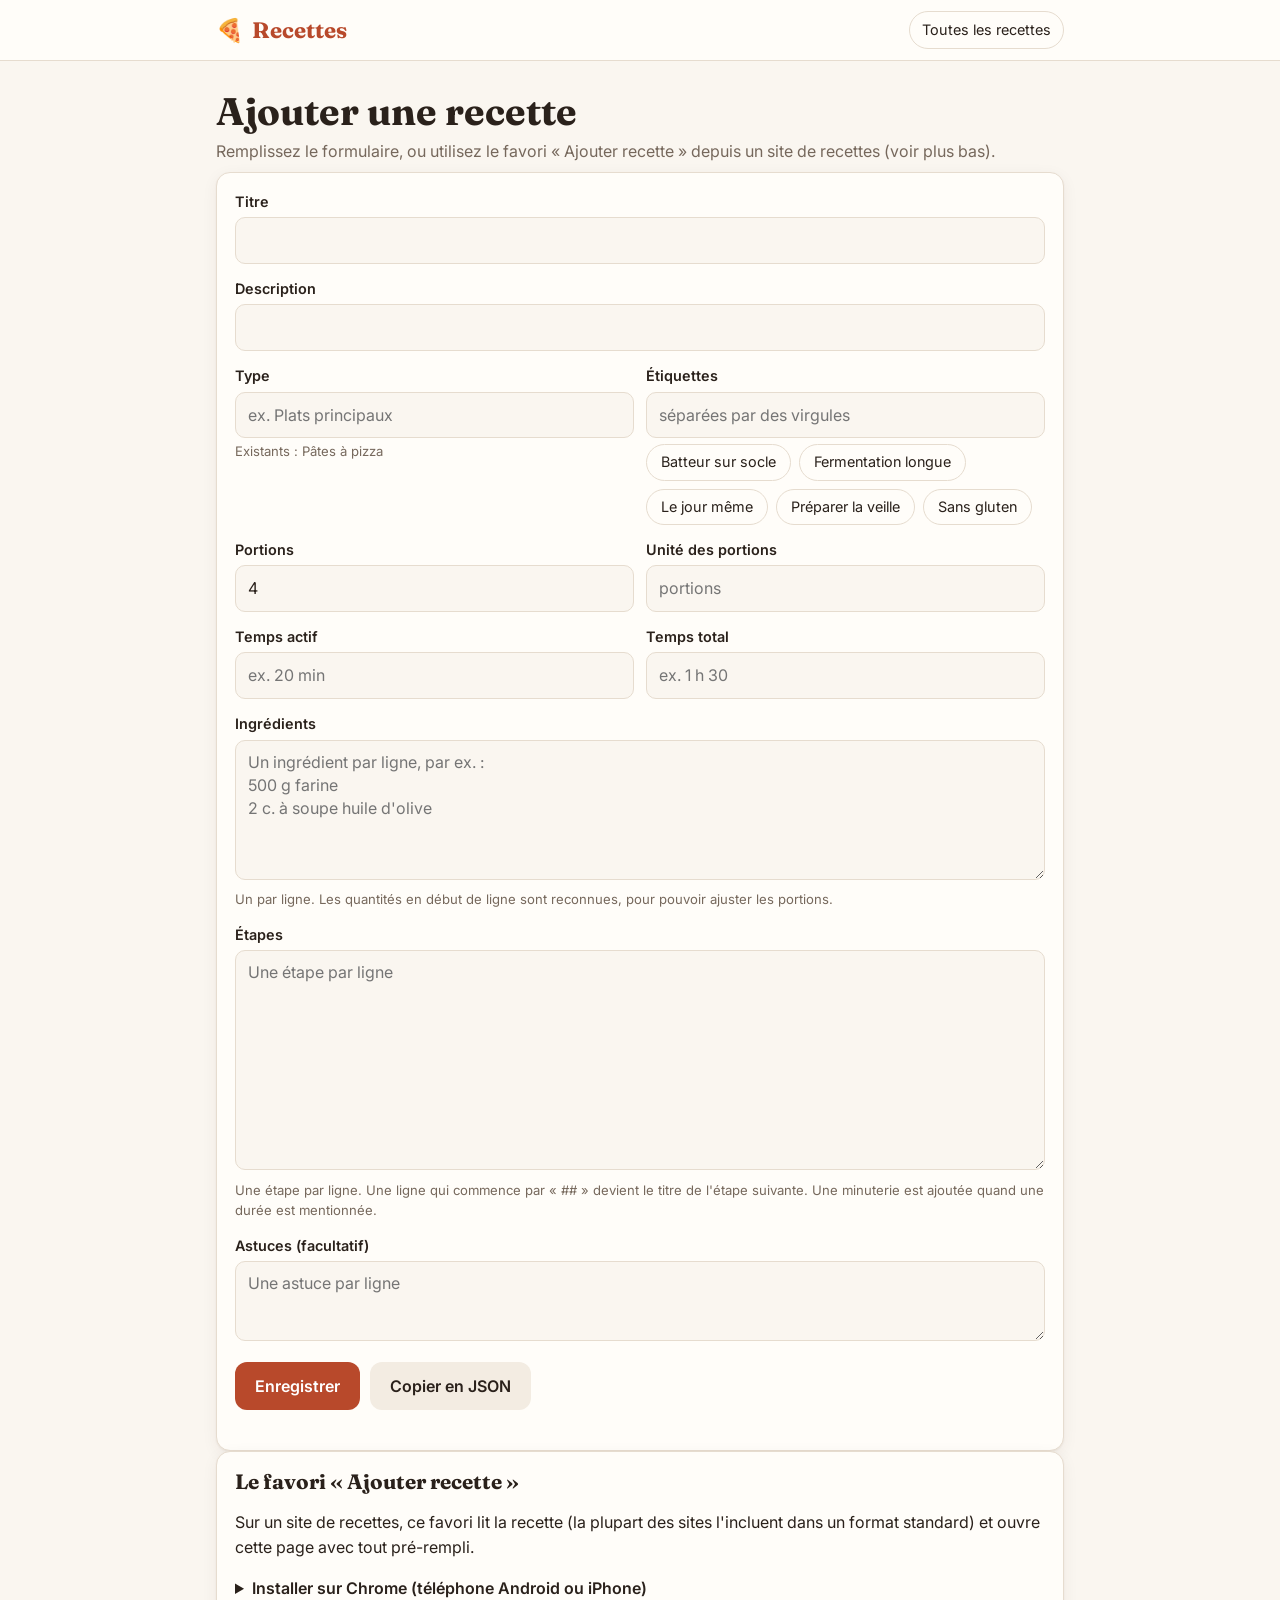
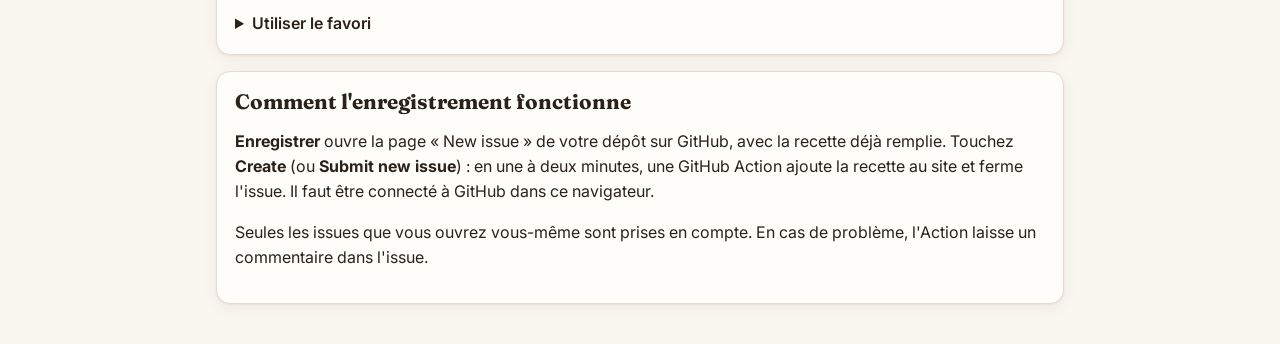
==== commit 5945ca91: "Ajout de recettes sans jeton, par issue GitHub La page Ajouter ouvre une issue pré-remplie (bloc JSO" ====
--- a/ajouter.html
+++ b/ajouter.html
@@ -47,10 +47,6 @@
     <p id="intro">Remplissez le formulaire, ou utilisez le favori « Ajouter recette » depuis un site de recettes (voir plus bas).</p>
   </section>
 
-  <div id="noToken" class="msg err" hidden style="margin:12px 0">
-    Pour enregistrer dans le dépôt, il faut d'abord entrer un jeton GitHub dans les <a href="#reglages">réglages</a> plus bas.
-  </div>
-
   <form class="form panel" id="form" autocomplete="off">
     <p class="src" id="srcLine" hidden></p>
     <div class="field">
@@ -110,7 +106,7 @@
     </div>
     <div id="formMsg" hidden></div>
     <div class="actions">
-      <button class="btn" id="save" type="submit">Enregistrer dans le dépôt</button>
+      <button class="btn" id="save" type="submit">Enregistrer</button>
       <button class="btn ghost" id="dl" type="button">Copier en JSON</button>
     </div>
   </form>
@@ -139,31 +135,10 @@
     </details>
   </section>
 
-  <section class="panel" id="reglages" style="margin-bottom:40px">
-    <h2>Réglages</h2>
-    <p>Pour écrire dans le dépôt, la page a besoin d'un jeton GitHub. Il reste uniquement dans ce navigateur.</p>
-    <details>
-      <summary>Créer le jeton (une seule fois)</summary>
-      <ol class="howto">
-        <li>Sur GitHub : <b>Settings → Developer settings → Personal access tokens → Fine-grained tokens → Generate new token</b>.</li>
-        <li>Repository access : <b>Only select repositories</b> → <b>recettes</b>.</li>
-        <li>Permissions → Repository permissions → <b>Contents : Read and write</b>. Rien d'autre.</li>
-        <li>Choisissez une date d'expiration, générez, puis collez le jeton ici.</li>
-      </ol>
-    </details>
-    <div class="field" style="margin-top:12px">
-      <label for="token">Jeton GitHub</label>
-      <input id="token" type="password" placeholder="github_pat_…">
-    </div>
-    <div class="field" style="margin-top:10px">
-      <label for="repo">Dépôt</label>
-      <input id="repo" value="JulienMiron/Recettes">
-    </div>
-    <div class="actions" style="margin-top:12px">
-      <button class="btn ghost" id="saveTok" type="button">Enregistrer et tester</button>
-      <button class="btn ghost" id="delTok" type="button">Oublier le jeton</button>
-    </div>
-    <div id="tokMsg" hidden style="margin-top:10px"></div>
+  <section class="panel" style="margin-bottom:40px">
+    <h2>Comment l'enregistrement fonctionne</h2>
+    <p><b>Enregistrer</b> ouvre la page « New issue » de votre dépôt sur GitHub, avec la recette déjà remplie. Touchez <b>Create</b> (ou <b>Submit new issue</b>) : en une à deux minutes, une GitHub Action ajoute la recette au site et ferme l'issue. Il faut être connecté à GitHub dans ce navigateur.</p>
+    <p>Seules les issues que vous ouvrez vous-même sont prises en compte. En cas de problème, l'Action laisse un commentaire dans l'issue.</p>
   </section>
 </main>
 <div class="toast" id="toast"></div>
@@ -178,28 +153,12 @@
   const store = O.store;
 
   /* ---------- Code du favori ---------- */
-  const BM = "javascript:!function(){function e(r){if(!r||\"object\"!=typeof r)return null;if(function(e){var r=e&&e[\"@type\"];return\"Recipe\"===r||Array.isArray(r)&&r.indexOf(\"Recipe\")>=0}(r))return r;var t=Array.isArray(r)?r:r[\"@graph\"]||r.mainEntity||null;if(t){Array.isArray(t)||(t=[t]);for(var i=0;i<t.length;i++){var n=e(t[i]);if(n)return n}}return null}function r(e){return e?\"string\"==typeof e?e:Array.isArray(e)?e.map(r).join(\", \"):e.text||e.name||\"\":\"\"}for(var t,i=null,n=document.querySelectorAll('script[type=\"application/ld+json\"]'),o=0;o<n.length&&!i;o++)try{i=e(JSON.parse(n[o].textContent))}catch(e){}if(i){var a=i.image;Array.isArray(a)&&(a=a[0]),a&&a.url&&(a=a.url),t={titre:r(i.name),description:r(i.description),ingredients:[].concat(i.recipeIngredient||i.ingredients||[]).map(r),etapes:function e(r,t){if(t=t||[],!r)return t;if(\"string\"==typeof r)return r.split(/\\n+/).forEach(function(e){e.trim()&&t.push(e.trim())}),t;if(Array.isArray(r))return r.forEach(function(r){e(r,t)}),t;if(r.itemListElement)return r.name&&t.push(\"## \"+r.name),e(r.itemListElement,t);var i=r.text||r.name;return i&&t.push(String(i).trim()),t}(i.recipeInstructions),rendement:i.recipeYield||\"\",tempsActif:i.prepTime||\"\",tempsTotal:i.totalTime||i.cookTime||\"\",categorie:r(i.recipeCategory),motsCles:r(i.keywords),image:\"string\"==typeof a?a:\"\",source:location.href}}else{if(!confirm(\"Aucune recette structurée trouvée sur cette page. Ouvrir le formulaire avec le titre et le lien seulement?\"))return;t={titre:document.title,source:location.href,ingredients:[],etapes:[]}}location.href=\"https://julienmiron.github.io/Recettes/ajouter.html#r=\"+encodeURIComponent(JSON.stringify(t))}();";
+  const BM = "javascript:!function(){function e(r){if(!r||\"object\"!=typeof r)return null;if(function(e){var r=e&&e[\"@type\"];return\"Recipe\"===r||Array.isArray(r)&&r.indexOf(\"Recipe\")>=0}(r))return r;var t=Array.isArray(r)?r:r[\"@graph\"]||r.mainEntity||null;if(t){Array.isArray(t)||(t=[t]);for(var i=0;i<t.length;i++){var n=e(t[i]);if(n)return n}}return null}function r(e){return e?\"string\"==typeof e?e:Array.isArray(e)?e.map(r).join(\", \"):e.text||e.name||\"\":\"\"}for(var t,i=null,n=document.querySelectorAll('script[type=\"application/ld+json\"]'),o=0;o<n.length&&!i;o++)try{i=e(JSON.parse(n[o].textContent))}catch(e){}if(i){var a=i.image;Array.isArray(a)&&(a=a[0]),a&&a.url&&(a=a.url),t={titre:r(i.name),description:r(i.description),ingredients:[].concat(i.recipeIngredient||i.ingredients||[]).map(r),etapes:function e(r,t){if(t=t||[],!r)return t;if(\"string\"==typeof r)return r.split(/\\n+/).forEach(function(e){e.trim()&&t.push(e.trim())}),t;if(Array.isArray(r))return r.forEach(function(r){e(r,t)}),t;if(r.itemListElement)return r.name&&t.push(\"## \"+r.name),e(r.itemListElement,t);var i=r.text||r.name;return i&&t.push(String(i).trim()),t}(i.recipeInstructions),rendement:i.recipeYield||\"\",tempsActif:i.prepTime||\"\",tempsTotal:i.totalTime||i.cookTime||\"\",categorie:r(i.recipeCategory),etiquettes:r(i.keywords),image:\"string\"==typeof a?a:\"\",source:location.href}}else{if(!confirm(\"Aucune recette structurée trouvée sur cette page. Ouvrir le formulaire avec le titre et le lien seulement?\"))return;t={titre:document.title,source:location.href,ingredients:[],etapes:[]}}location.href=\"https://julienmiron.github.io/Recettes/ajouter.html#r=\"+encodeURIComponent(JSON.stringify(t))}();";
   $("#bmCode").textContent = BM;
   $("#copyBm").onclick = () => O.copy(BM).then(() => O.toast("Code copié"));
 
-  /* ---------- Réglages ---------- */
-  const tokIn = $("#token"), repoIn = $("#repo");
-  tokIn.value = store.get("recettes:token", "");
-  repoIn.value = store.get("recettes:repo", "JulienMiron/Recettes");
+  const REPO = "JulienMiron/Recettes";
   const showMsg = (el, ok, txt) => { el.hidden = false; el.className = "msg " + (ok ? "ok" : "err"); el.textContent = txt; };
-  const refreshTokNote = () => { $("#noToken").hidden = !!store.get("recettes:token", ""); };
-  refreshTokNote();
-  $("#saveTok").onclick = async () => {
-    store.set("recettes:token", tokIn.value.trim()); store.set("recettes:repo", repoIn.value.trim());
-    refreshTokNote();
-    try {
-      const info = await O.gh("GET", `/repos/${repoIn.value.trim()}`);
-      showMsg($("#tokMsg"), !!(info.permissions && info.permissions.push),
-        info.permissions && info.permissions.push ? "Jeton valide : écriture permise dans " + info.full_name + "." :
-        "Le jeton lit le dépôt mais ne peut pas écrire. Vérifiez la permission Contents : Read and write.");
-    } catch (e) { showMsg($("#tokMsg"), false, "Échec : " + e.message); }
-  };
-  $("#delTok").onclick = () => { store.del("recettes:token"); tokIn.value = ""; refreshTokNote(); showMsg($("#tokMsg"), true, "Jeton oublié."); };
 
   /* ---------- Types et étiquettes existants ---------- */
   const cats = [...new Set(R.map(r => r.categorie))].sort((a, b) => a.localeCompare(b, "fr"));
@@ -232,6 +191,8 @@
       $("#description").value = O.clean(d.description);
       $("#ingredients").value = (d.ingredients || []).map(O.clean).filter(Boolean).join("\n");
       $("#etapes").value = (d.etapes || []).map(O.clean).filter(Boolean).join("\n");
+      $("#etiquettes").value = (d.etiquettes || "").split(/[,;]/).map(O.clean).filter(Boolean).join(", ");
+      drawChips();
       const y = O.parseYield(d.rendement);
       if (y.n) $("#portions").value = y.n;
       if (y.unite) $("#unitePortion").value = y.unite;
@@ -286,33 +247,20 @@
 
   $("#form").onsubmit = async e => {
     e.preventDefault();
-    const token = store.get("recettes:token", "");
-    if (!token) { showMsg($("#formMsg"), false, "Ajoutez d'abord votre jeton GitHub dans les réglages plus bas."); $("#reglages").scrollIntoView({ behavior: "smooth" }); return; }
-    const btn = $("#save"); btn.disabled = true; btn.textContent = "Enregistrement…";
-    const repo = store.get("recettes:repo", "JulienMiron/Recettes");
-    try {
-      let recette;
-      for (let tries = 0; tries < 2; tries++) {
-        const f = await O.gh("GET", `/repos/${repo}/contents/recettes.js?ref=main`);
-        const text = O.b64decode(f.content);
-        const list = JSON.parse(text.slice(text.indexOf("["), text.lastIndexOf("]") + 1));
-        recette = build(list);
-        list.push(recette);
-        const body = "window.RECETTES = " + JSON.stringify(list, null, 2) + ";\n";
-        try {
-          await O.gh("PUT", `/repos/${repo}/contents/recettes.js`, {
-            message: "Ajouter la recette : " + recette.titre, content: O.b64encode(body), sha: f.sha, branch: "main"
-          });
-          break;
-        } catch (err) { if (err.status === 409 && tries === 0) continue; throw err; }
-      }
-      const att = store.get("recettes:attente", []); att.push(recette); store.set("recettes:attente", att);
-      showMsg($("#formMsg"), true, "Recette enregistrée ! Elle apparaîtra sur tous vos appareils d'ici une minute.");
-      setTimeout(() => location.href = "./#/recette/" + encodeURIComponent(recette.id), 900);
-    } catch (err) {
-      showMsg($("#formMsg"), false, "Échec de l'enregistrement : " + err.message);
-      btn.disabled = false; btn.textContent = "Enregistrer dans le dépôt";
+    const recette = build(R);
+    const json = JSON.stringify(recette, null, 1);
+    const intro = "<!-- recette -->\nRecette envoyée depuis la page Ajouter du site. Elle sera ajoutée automatiquement.\n\n";
+    const title = "Recette : " + recette.titre;
+    let body = intro + "```json\n" + json + "\n```\n";
+    let url = `https://github.com/${REPO}/issues/new?title=${encodeURIComponent(title)}&body=${encodeURIComponent(body)}`;
+    if (url.length > 7500) {
+      // Trop long pour une adresse : on copie la recette et on la fait coller dans l'issue.
+      await O.copy("```json\n" + JSON.stringify(recette) + "\n```");
+      body = intro + "COLLER LA RECETTE ICI (elle est dans le presse-papiers)\n";
+      url = `https://github.com/${REPO}/issues/new?title=${encodeURIComponent(title)}&body=${encodeURIComponent(body)}`;
+      alert("Cette recette est longue : elle a été copiée. Sur GitHub, remplacez la ligne « COLLER LA RECETTE ICI » en collant, puis créez l'issue.");
     }
+    location.href = url;
   };
 })();
 </script>
